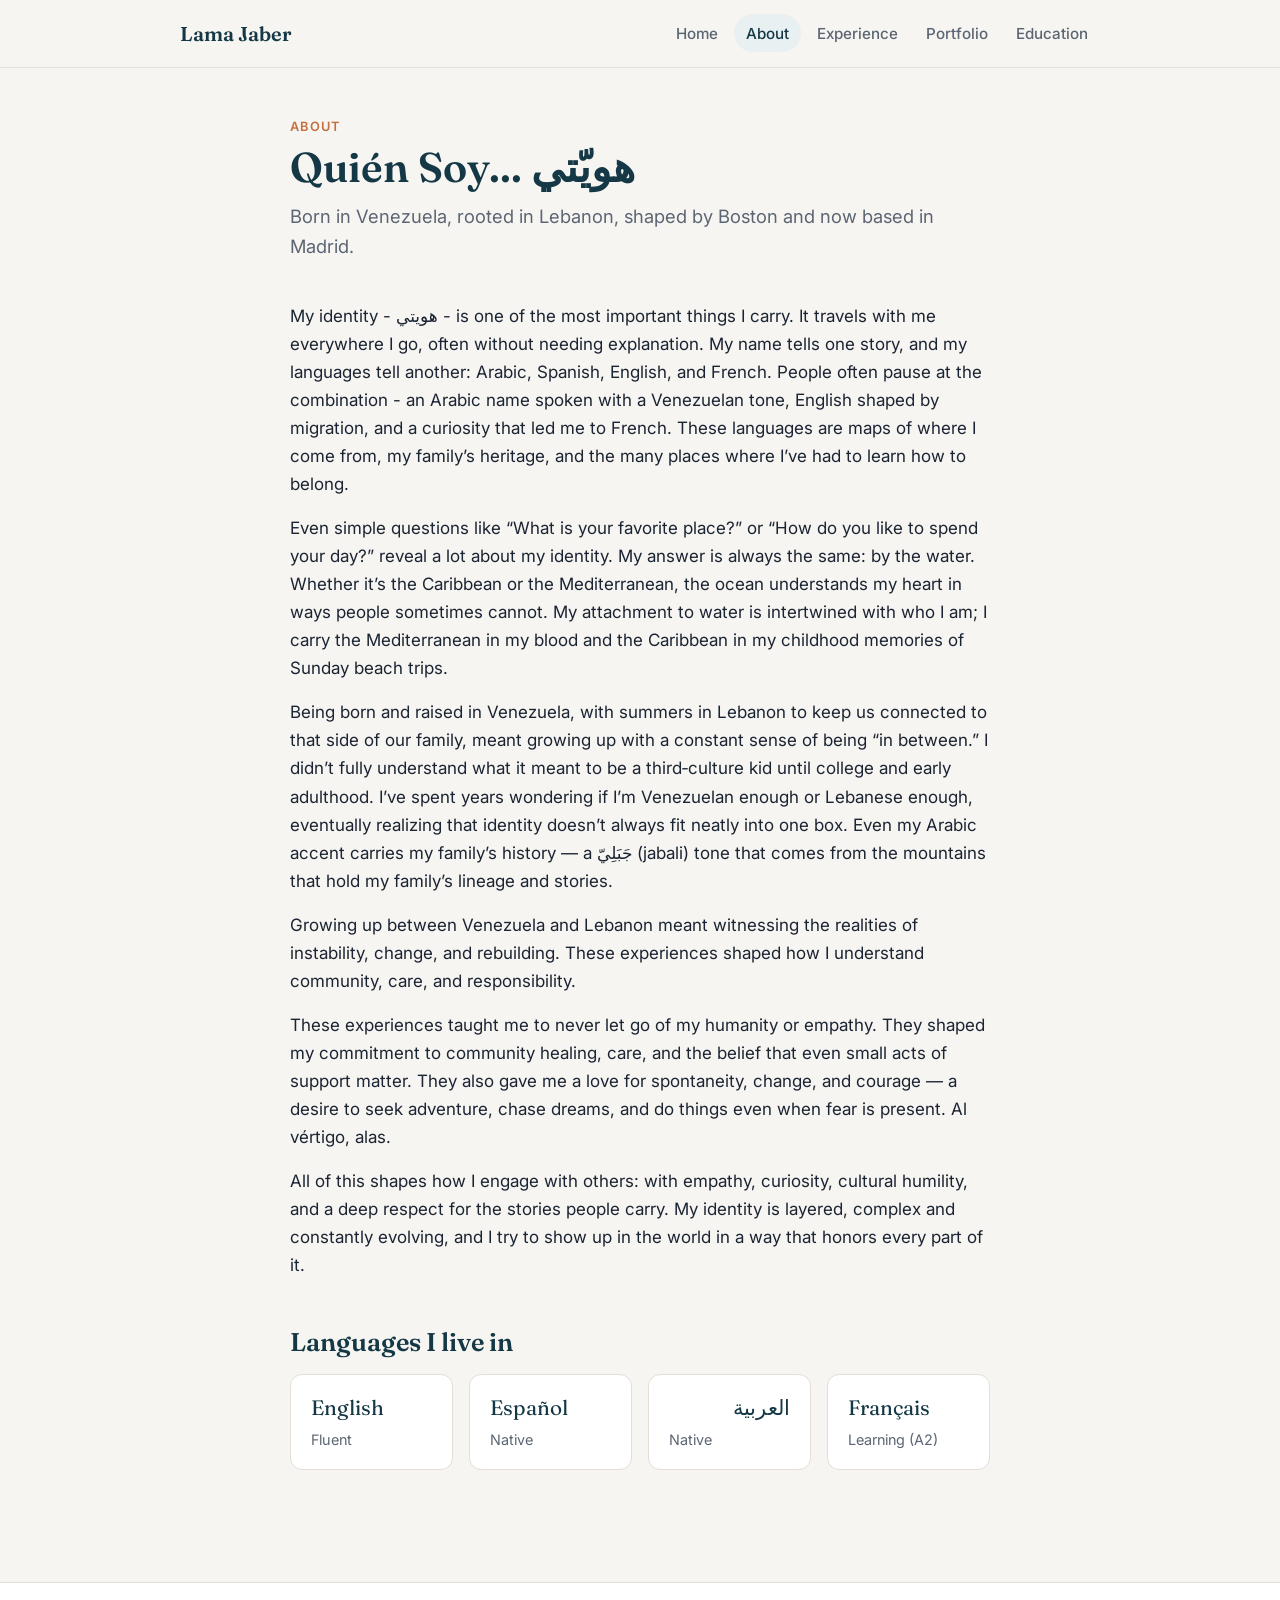
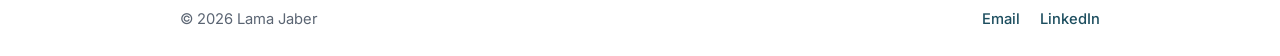
==== about.html @ ed083109 "Website" ====
<!DOCTYPE html>
<html lang="en">
<head>
    <meta charset="UTF-8">
    <meta name="viewport" content="width=device-width, initial-scale=1.0">
    <title>About | Lama Jaber</title>
    <meta name="description" content="Lama Jaber works where public health meets data: health equity, clinical research, healthcare operations and data science.">
    <meta property="og:title" content="About | Lama Jaber">
    <meta property="og:description" content="Lama Jaber works where public health meets data: health equity, clinical research, healthcare operations and data science.">
    <meta property="og:image" content="assets/photo.jpeg">
    <meta property="og:type" content="website">
    <link rel="stylesheet" href="styles.css">
</head>
<body>
    <header class="site-header">
        <div class="nav-inner">
            <a class="brand" href="index.html">Lama Jaber</a>
            <button class="nav-toggle" type="button" aria-expanded="false" aria-controls="top-nav">Menu</button>
            <nav class="top-nav" id="top-nav" aria-label="Main navigation">
                <a href="index.html">Home</a>
                <a href="about.html" aria-current="page">About</a>
                <a href="experience.html">Experience</a>
                <a href="portfolio.html">Portfolio</a>
                <a href="education.html">Education</a>
            </nav>
        </div>
    </header>

    <main class="page">
        <span class="eyebrow">About</span>
        <h1 class="page-title">Qui&eacute;n Soy... &#1607;&#1608;&#1610;&#1617;&#1578;&#1610;</h1>
        <p class="page-intro">Born in Venezuela, rooted in Lebanon, shaped by Boston and now based in Madrid.</p>

        <section class="prose">
            <p>My identity - &#1607;&#1608;&#1610;&#1578;&#1610; - is one of the most important things I carry. It travels with me everywhere I go, often without needing explanation. My name tells one story, and my languages tell another: Arabic, Spanish, English, and French. People often pause at the combination - an Arabic name spoken with a Venezuelan tone, English shaped by migration, and a curiosity that led me to French. These languages are maps of where I come from, my family&rsquo;s heritage, and the many places where I&rsquo;ve had to learn how to belong.</p>
            <p>Even simple questions like &ldquo;What is your favorite place?&rdquo; or &ldquo;How do you like to spend your day?&rdquo; reveal a lot about my identity. My answer is always the same: by the water. Whether it&rsquo;s the Caribbean or the Mediterranean, the ocean understands my heart in ways people sometimes cannot. My attachment to water is intertwined with who I am; I carry the Mediterranean in my blood and the Caribbean in my childhood memories of Sunday beach trips.</p>
            <p>Being born and raised in Venezuela, with summers in Lebanon to keep us connected to that side of our family, meant growing up with a constant sense of being &ldquo;in between.&rdquo; I didn&rsquo;t fully understand what it meant to be a third&#8209;culture kid until college and early adulthood. I&rsquo;ve spent years wondering if I&rsquo;m Venezuelan enough or Lebanese enough, eventually realizing that identity doesn&rsquo;t always fit neatly into one box. Even my Arabic accent carries my family&rsquo;s history &mdash; a &#1580;&#1614;&#1576;&#1614;&#1604;&#1616;&#1610;&#1617; (jabali) tone that comes from the mountains that hold my family&rsquo;s lineage and stories.</p>
            <p>Growing up between Venezuela and Lebanon meant witnessing the realities of instability, change, and rebuilding. These experiences shaped how I understand community, care, and responsibility.</p>
            <p>These experiences taught me to never let go of my humanity or empathy. They shaped my commitment to community healing, care, and the belief that even small acts of support matter. They also gave me a love for spontaneity, change, and courage &mdash; a desire to seek adventure, chase dreams, and do things even when fear is present. Al v&eacute;rtigo, alas.</p>
            <p>All of this shapes how I engage with others: with empathy, curiosity, cultural humility, and a deep respect for the stories people carry. My identity is layered, complex and constantly evolving, and I try to show up in the world in a way that honors every part of it.</p>
        </section>

        <section>
            <h2>Languages I live in</h2>
            <div class="languages">
                <div class="language"><span class="word">English</span><span>Fluent</span></div>
                <div class="language"><span class="word">Espa&ntilde;ol</span><span>Native</span></div>
                <div class="language"><span class="word" lang="ar" dir="rtl">&#1575;&#1604;&#1593;&#1585;&#1576;&#1610;&#1577;</span><span>Native</span></div>
                <div class="language"><span class="word">Fran&ccedil;ais</span><span>Learning (A2)</span></div>
            </div>
        </section>
    </main>

    <footer>
        <div class="footer-inner">
            <p>&copy; 2026 Lama Jaber</p>
            <div class="footer-links">
                <a href="mailto:l.j.lamajaber@gmail.com">Email</a>
                <a href="https://www.linkedin.com/in/lamajaberaz" target="_blank" rel="noopener noreferrer">LinkedIn</a>
            </div>
        </div>
    </footer>

    <script src="script.js"></script>
</body>
</html>
---- styles.css ----
@import url('https://fonts.googleapis.com/css2?family=Fraunces:opsz,wght@9..144,500;9..144,600&family=Inter:wght@400;500;600&display=swap');

:root {
    --ink: #1b2433;
    --muted: #5b6573;
    --primary: #1d4e5f;
    --primary-dark: #143845;
    --accent: #c4703f;
    --bg: #f7f5f1;
    --surface: #ffffff;
    --tint: #e9f0f1;
    --line: #e3ded6;
    --radius: 12px;
    --max: 960px;
}

* {
    margin: 0;
    padding: 0;
    box-sizing: border-box;
}

html {
    scroll-behavior: smooth;
}

body {
    font-family: 'Inter', system-ui, sans-serif;
    font-size: 1.0625rem;
    line-height: 1.65;
    color: var(--ink);
    background: var(--bg);
    min-height: 100vh;
    display: flex;
    flex-direction: column;
}

main {
    flex: 1;
}

a {
    color: var(--primary);
}

h1, h2, h3 {
    font-family: 'Fraunces', Georgia, serif;
    font-weight: 600;
    line-height: 1.2;
    color: var(--primary-dark);
}

/* Navigation */

.site-header {
    position: sticky;
    top: 0;
    z-index: 10;
    background: rgba(247, 245, 241, 0.95);
    backdrop-filter: blur(6px);
    border-bottom: 1px solid var(--line);
}

.nav-inner {
    max-width: var(--max);
    margin: 0 auto;
    padding: 0.9rem 1.25rem;
    display: flex;
    align-items: center;
    justify-content: space-between;
    gap: 1rem;
}

.brand {
    font-family: 'Fraunces', Georgia, serif;
    font-size: 1.25rem;
    font-weight: 600;
    color: var(--primary-dark);
    text-decoration: none;
}

.top-nav {
    display: flex;
    gap: 0.25rem;
}

.top-nav a {
    text-decoration: none;
    color: var(--muted);
    font-weight: 500;
    font-size: 0.95rem;
    padding: 0.4rem 0.75rem;
    border-radius: 999px;
    transition: background 0.2s ease, color 0.2s ease;
}

.top-nav a:hover {
    color: var(--primary-dark);
    background: var(--tint);
}

.top-nav a[aria-current="page"] {
    color: var(--primary-dark);
    background: var(--tint);
}

.nav-toggle {
    display: none;
    border: 1px solid var(--line);
    background: var(--surface);
    color: var(--ink);
    font: inherit;
    font-size: 0.9rem;
    padding: 0.35rem 0.8rem;
    border-radius: 999px;
    cursor: pointer;
}

/* Hero */

.hero {
    max-width: var(--max);
    margin: 0 auto;
    padding: 4.5rem 1.25rem 3.5rem;
    display: flex;
    align-items: center;
    justify-content: space-between;
    gap: 3rem;
}

.hero-text {
    max-width: 560px;
}

.greeting {
    min-height: 1.6em;
    font-size: 1rem;
    font-weight: 600;
    letter-spacing: 0.02em;
    color: var(--accent);
    margin-bottom: 0.75rem;
}

.hero h1 {
    font-size: clamp(2.2rem, 5vw, 3.2rem);
    margin-bottom: 1rem;
}

.hero .lead {
    font-size: 1.2rem;
    color: var(--muted);
    margin-bottom: 1.75rem;
}

.hero-image img {
    width: 260px;
    height: 260px;
    object-fit: cover;
    border-radius: 50%;
    border: 6px solid var(--surface);
    box-shadow: 0 12px 30px rgba(27, 36, 51, 0.15);
}

.button-row {
    display: flex;
    flex-wrap: wrap;
    gap: 0.75rem;
}

.button {
    display: inline-block;
    text-decoration: none;
    font-weight: 600;
    font-size: 0.95rem;
    padding: 0.7rem 1.3rem;
    border-radius: 999px;
    border: 2px solid var(--primary);
    transition: background 0.2s ease, color 0.2s ease;
}

.button.primary {
    background: var(--primary);
    color: #fff;
}

.button.primary:hover {
    background: var(--primary-dark);
    border-color: var(--primary-dark);
}

.button.secondary {
    color: var(--primary);
    background: transparent;
}

.button.secondary:hover {
    background: var(--tint);
}

/* Sections */

.page {
    max-width: var(--max);
    margin: 0 auto;
    padding: 3rem 1.25rem 4rem;
}

.page-title {
    font-size: clamp(2rem, 4vw, 2.6rem);
    margin-bottom: 0.5rem;
}

.page-intro {
    color: var(--muted);
    font-size: 1.15rem;
    max-width: 680px;
    margin-bottom: 2.5rem;
}

section {
    margin-bottom: 3rem;
}

section h2 {
    font-size: 1.6rem;
    margin-bottom: 1rem;
}

.eyebrow {
    display: block;
    font-family: 'Inter', system-ui, sans-serif;
    font-size: 0.8rem;
    font-weight: 600;
    letter-spacing: 0.1em;
    text-transform: uppercase;
    color: var(--accent);
    margin-bottom: 0.4rem;
}

.prose p {
    margin-bottom: 1rem;
    max-width: 700px;
}

.band {
    background: var(--surface);
    border-top: 1px solid var(--line);
    border-bottom: 1px solid var(--line);
}

/* Cards */

.card-grid {
    display: grid;
    grid-template-columns: repeat(auto-fit, minmax(260px, 1fr));
    gap: 1.25rem;
}

.card {
    background: var(--surface);
    border: 1px solid var(--line);
    border-radius: var(--radius);
    padding: 1.5rem;
    display: flex;
    flex-direction: column;
}

.band .card {
    background: var(--bg);
}

.card h3 {
    font-size: 1.2rem;
    margin-bottom: 0.5rem;
}

.card p {
    color: var(--muted);
    font-size: 0.98rem;
}

.card .tags {
    margin-top: auto;
    padding-top: 1rem;
}

.tags {
    display: flex;
    flex-wrap: wrap;
    gap: 0.4rem;
}

.tag {
    font-size: 0.8rem;
    font-weight: 500;
    color: var(--primary-dark);
    background: var(--tint);
    padding: 0.2rem 0.65rem;
    border-radius: 999px;
}

.card-links {
    display: flex;
    gap: 1rem;
    margin-top: 1rem;
    font-weight: 600;
    font-size: 0.95rem;
}

.stat-row {
    display: grid;
    grid-template-columns: repeat(auto-fit, minmax(180px, 1fr));
    gap: 1.25rem;
    margin-top: 1.5rem;
}

.stat strong {
    display: block;
    font-family: 'Fraunces', Georgia, serif;
    font-size: 2rem;
    color: var(--primary);
}

.stat span {
    color: var(--muted);
    font-size: 0.95rem;
}

/* Experience */

.role {
    background: var(--surface);
    border: 1px solid var(--line);
    border-left: 4px solid var(--primary);
    border-radius: var(--radius);
    padding: 1.5rem 1.75rem;
    margin-bottom: 1.25rem;
}

.role-header {
    display: flex;
    flex-wrap: wrap;
    justify-content: space-between;
    gap: 0.25rem 1rem;
    margin-bottom: 0.25rem;
}

.role h3 {
    font-size: 1.2rem;
}

.role .dates {
    color: var(--muted);
    font-size: 0.92rem;
    white-space: nowrap;
}

.role .org {
    font-weight: 600;
    color: var(--accent);
    margin-bottom: 0.75rem;
}

.role ul {
    padding-left: 1.2rem;
}

.role li {
    margin-bottom: 0.4rem;
}

.role li::marker {
    color: var(--primary);
}

.skill-group {
    margin-bottom: 1.25rem;
}

.skill-group h3 {
    font-family: 'Inter', system-ui, sans-serif;
    font-size: 0.95rem;
    font-weight: 600;
    color: var(--ink);
    margin-bottom: 0.5rem;
}

/* Education timeline */

.timeline {
    position: relative;
    padding-left: 2rem;
    border-left: 2px solid var(--line);
    margin-left: 0.5rem;
}

.timeline-item {
    position: relative;
    margin-bottom: 2rem;
}

.timeline-item::before {
    content: "";
    position: absolute;
    left: calc(-2rem - 8px);
    top: 0.35rem;
    width: 14px;
    height: 14px;
    border-radius: 50%;
    background: var(--surface);
    border: 3px solid var(--primary);
}

.timeline-item.current::before {
    background: var(--accent);
    border-color: var(--accent);
}

.timeline-year {
    font-size: 0.85rem;
    font-weight: 600;
    color: var(--accent);
    letter-spacing: 0.05em;
}

.timeline-item h3 {
    font-size: 1.2rem;
    margin: 0.15rem 0 0.15rem;
}

.timeline-item .place {
    font-weight: 500;
    color: var(--muted);
    margin-bottom: 0.4rem;
}

/* Languages */

.languages {
    display: grid;
    grid-template-columns: repeat(auto-fit, minmax(150px, 1fr));
    gap: 1rem;
}

.language {
    background: var(--surface);
    border: 1px solid var(--line);
    border-radius: var(--radius);
    padding: 1rem 1.25rem;
}

.language .word {
    display: block;
    font-family: 'Fraunces', Georgia, serif;
    font-size: 1.3rem;
    color: var(--primary-dark);
}

.language span {
    color: var(--muted);
    font-size: 0.9rem;
}

/* Footer */

footer {
    border-top: 1px solid var(--line);
    background: var(--surface);
}

.footer-inner {
    max-width: var(--max);
    margin: 0 auto;
    padding: 1.5rem 1.25rem;
    display: flex;
    flex-wrap: wrap;
    justify-content: space-between;
    gap: 0.75rem;
    color: var(--muted);
    font-size: 0.92rem;
}

.footer-links {
    display: flex;
    gap: 1.25rem;
}

.footer-links a {
    text-decoration: none;
    font-weight: 500;
}

/* Small screens */

@media (max-width: 760px) {
    .nav-toggle {
        display: inline-block;
    }

    .top-nav {
        display: none;
        position: absolute;
        top: 100%;
        left: 0;
        right: 0;
        flex-direction: column;
        background: var(--bg);
        border-bottom: 1px solid var(--line);
        padding: 0.5rem 1rem 1rem;
    }

    .top-nav.open {
        display: flex;
    }

    .hero {
        flex-direction: column-reverse;
        text-align: center;
        padding-top: 2.5rem;
        gap: 1.5rem;
    }

    .hero-image img {
        width: 180px;
        height: 180px;
    }

    .button-row {
        justify-content: center;
    }

    .role {
        padding: 1.25rem;
    }
}
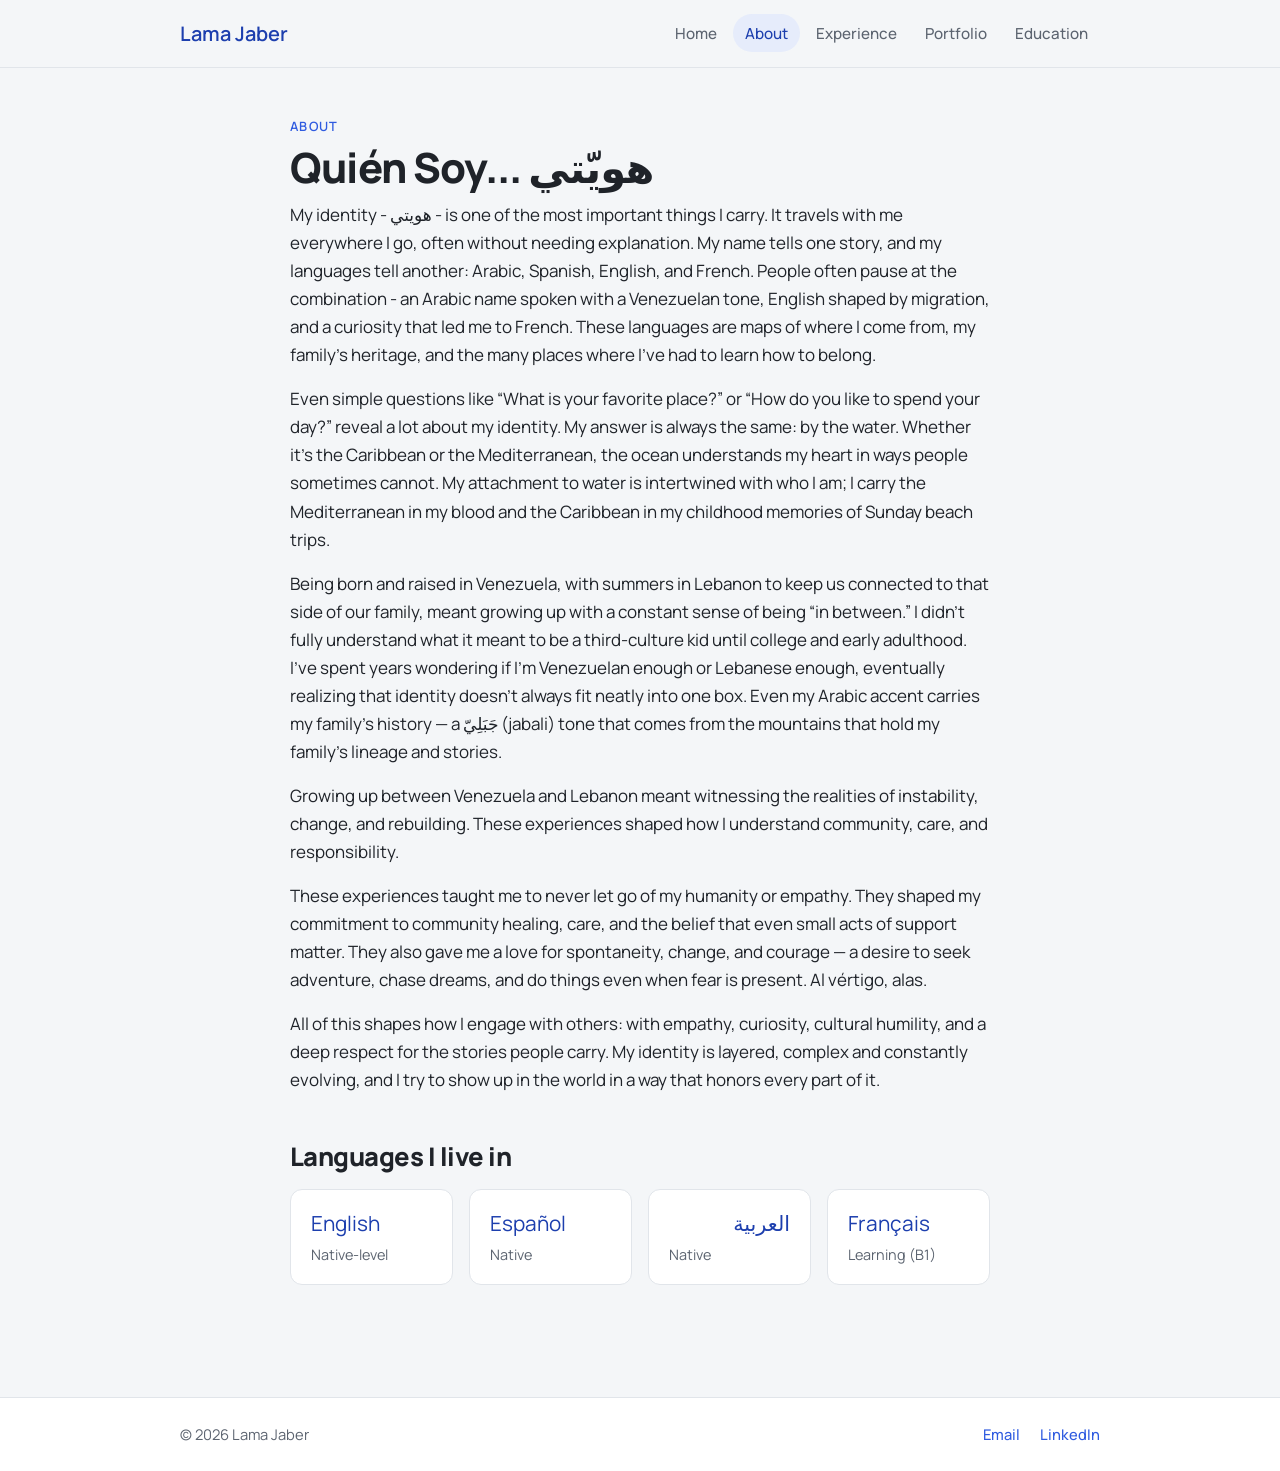
==== commit 3ad6b4c0: "Updates to website" ====
--- a/about.html
+++ b/about.html
@@ -7,7 +7,7 @@
     <meta name="description" content="Lama Jaber works where public health meets data: health equity, clinical research, healthcare operations and data science.">
     <meta property="og:title" content="About | Lama Jaber">
     <meta property="og:description" content="Lama Jaber works where public health meets data: health equity, clinical research, healthcare operations and data science.">
-    <meta property="og:image" content="assets/photo.jpeg">
+    <meta property="og:image" content="assets/photo-web.jpg">
     <meta property="og:type" content="website">
     <link rel="stylesheet" href="styles.css">
 </head>
@@ -29,7 +29,6 @@
     <main class="page">
         <span class="eyebrow">About</span>
         <h1 class="page-title">Qui&eacute;n Soy... &#1607;&#1608;&#1610;&#1617;&#1578;&#1610;</h1>
-        <p class="page-intro">Born in Venezuela, rooted in Lebanon, shaped by Boston and now based in Madrid.</p>
 
         <section class="prose">
             <p>My identity - &#1607;&#1608;&#1610;&#1578;&#1610; - is one of the most important things I carry. It travels with me everywhere I go, often without needing explanation. My name tells one story, and my languages tell another: Arabic, Spanish, English, and French. People often pause at the combination - an Arabic name spoken with a Venezuelan tone, English shaped by migration, and a curiosity that led me to French. These languages are maps of where I come from, my family&rsquo;s heritage, and the many places where I&rsquo;ve had to learn how to belong.</p>
@@ -43,10 +42,10 @@
         <section>
             <h2>Languages I live in</h2>
             <div class="languages">
-                <div class="language"><span class="word">English</span><span>Fluent</span></div>
+                <div class="language"><span class="word">English</span><span>Native-level</span></div>
                 <div class="language"><span class="word">Espa&ntilde;ol</span><span>Native</span></div>
                 <div class="language"><span class="word" lang="ar" dir="rtl">&#1575;&#1604;&#1593;&#1585;&#1576;&#1610;&#1577;</span><span>Native</span></div>
-                <div class="language"><span class="word">Fran&ccedil;ais</span><span>Learning (A2)</span></div>
+                <div class="language"><span class="word">Fran&ccedil;ais</span><span>Learning (B1)</span></div>
             </div>
         </section>
     </main>
--- a/styles.css
+++ b/styles.css
@@ -1,15 +1,15 @@
-@import url('https://fonts.googleapis.com/css2?family=Fraunces:opsz,wght@9..144,500;9..144,600&family=Inter:wght@400;500;600&display=swap');
+@import url('https://fonts.googleapis.com/css2?family=Manrope:wght@400;500;600;700;800&display=swap');
 
 :root {
-    --ink: #1b2433;
-    --muted: #5b6573;
-    --primary: #1d4e5f;
-    --primary-dark: #143845;
-    --accent: #c4703f;
-    --bg: #f7f5f1;
+    --ink: #1f2329;
+    --muted: #5c6470;
+    --primary: #2f5be0;
+    --primary-dark: #1d3fae;
+    --accent: #0d7f74;
+    --bg: #f4f6f8;
     --surface: #ffffff;
-    --tint: #e9f0f1;
-    --line: #e3ded6;
+    --tint: #e6ecfb;
+    --line: #e1e5ea;
     --radius: 12px;
     --max: 960px;
 }
@@ -25,7 +25,7 @@
 }
 
 body {
-    font-family: 'Inter', system-ui, sans-serif;
+    font-family: 'Manrope', system-ui, sans-serif;
     font-size: 1.0625rem;
     line-height: 1.65;
     color: var(--ink);
@@ -44,10 +44,11 @@
 }
 
 h1, h2, h3 {
-    font-family: 'Fraunces', Georgia, serif;
-    font-weight: 600;
+    font-family: 'Manrope', system-ui, sans-serif;
+    font-weight: 800;
     line-height: 1.2;
-    color: var(--primary-dark);
+    letter-spacing: -0.02em;
+    color: var(--ink);
 }
 
 /* Navigation */
@@ -56,7 +57,7 @@
     position: sticky;
     top: 0;
     z-index: 10;
-    background: rgba(247, 245, 241, 0.95);
+    background: rgba(244, 246, 248, 0.95);
     backdrop-filter: blur(6px);
     border-bottom: 1px solid var(--line);
 }
@@ -72,7 +73,7 @@
 }
 
 .brand {
-    font-family: 'Fraunces', Georgia, serif;
+    font-family: 'Manrope', system-ui, sans-serif;
     font-size: 1.25rem;
     font-weight: 600;
     color: var(--primary-dark);
@@ -137,12 +138,12 @@
     font-size: 1rem;
     font-weight: 600;
     letter-spacing: 0.02em;
-    color: var(--accent);
+    color: var(--primary);
     margin-bottom: 0.75rem;
 }
 
 .hero h1 {
-    font-size: clamp(2.2rem, 5vw, 3.2rem);
+    font-size: clamp(2rem, 4.2vw, 2.7rem);
     margin-bottom: 1rem;
 }
 
@@ -156,6 +157,7 @@
     width: 260px;
     height: 260px;
     object-fit: cover;
+    object-position: center 25%;
     border-radius: 50%;
     border: 6px solid var(--surface);
     box-shadow: 0 12px 30px rgba(27, 36, 51, 0.15);
@@ -228,12 +230,12 @@
 
 .eyebrow {
     display: block;
-    font-family: 'Inter', system-ui, sans-serif;
+    font-family: 'Manrope', system-ui, sans-serif;
     font-size: 0.8rem;
     font-weight: 600;
     letter-spacing: 0.1em;
     text-transform: uppercase;
-    color: var(--accent);
+    color: var(--primary);
     margin-bottom: 0.4rem;
 }
 
@@ -316,7 +318,7 @@
 
 .stat strong {
     display: block;
-    font-family: 'Fraunces', Georgia, serif;
+    font-family: 'Manrope', system-ui, sans-serif;
     font-size: 2rem;
     color: var(--primary);
 }
@@ -378,7 +380,7 @@
 }
 
 .skill-group h3 {
-    font-family: 'Inter', system-ui, sans-serif;
+    font-family: 'Manrope', system-ui, sans-serif;
     font-size: 0.95rem;
     font-weight: 600;
     color: var(--ink);
@@ -451,7 +453,7 @@
 
 .language .word {
     display: block;
-    font-family: 'Fraunces', Georgia, serif;
+    font-family: 'Manrope', system-ui, sans-serif;
     font-size: 1.3rem;
     color: var(--primary-dark);
 }
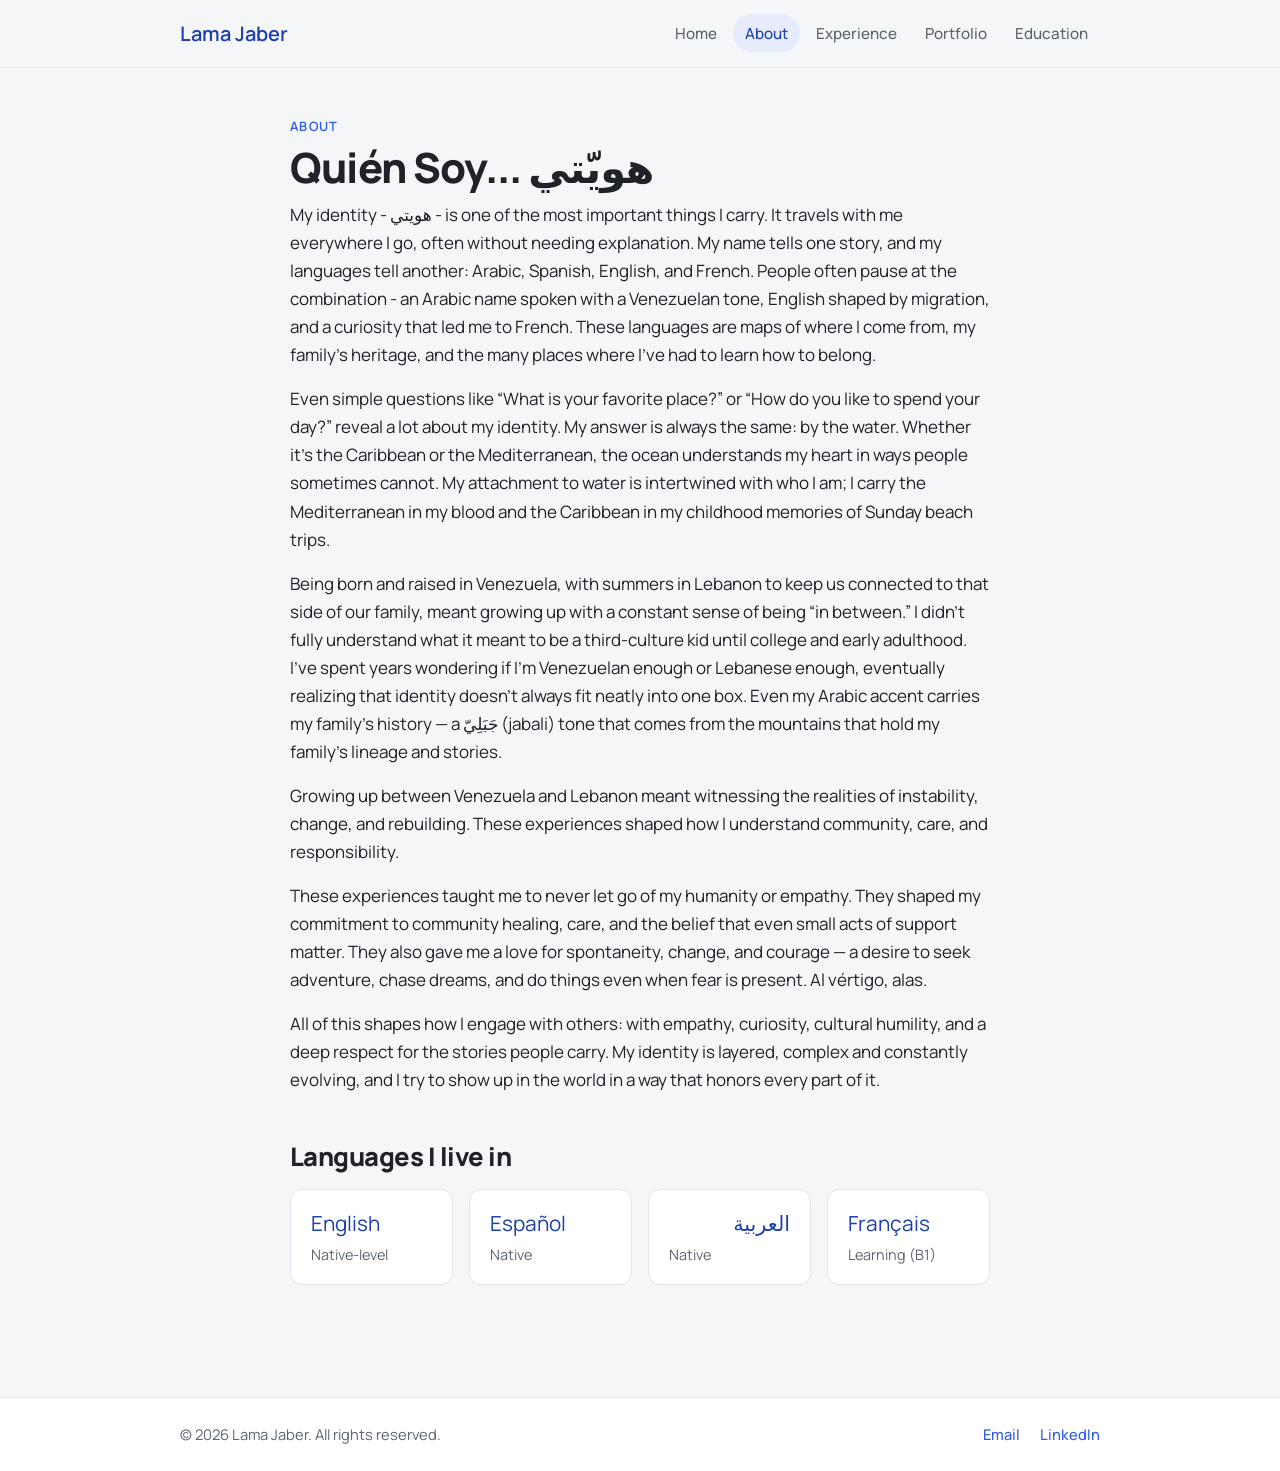
==== commit 6d5f301d: "Updates" ====
--- a/about.html
+++ b/about.html
@@ -52,7 +52,7 @@
 
     <footer>
         <div class="footer-inner">
-            <p>&copy; 2026 Lama Jaber</p>
+            <p>&copy; 2026 Lama Jaber. All rights reserved.</p>
             <div class="footer-links">
                 <a href="mailto:l.j.lamajaber@gmail.com">Email</a>
                 <a href="https://www.linkedin.com/in/lamajaberaz" target="_blank" rel="noopener noreferrer">LinkedIn</a>
